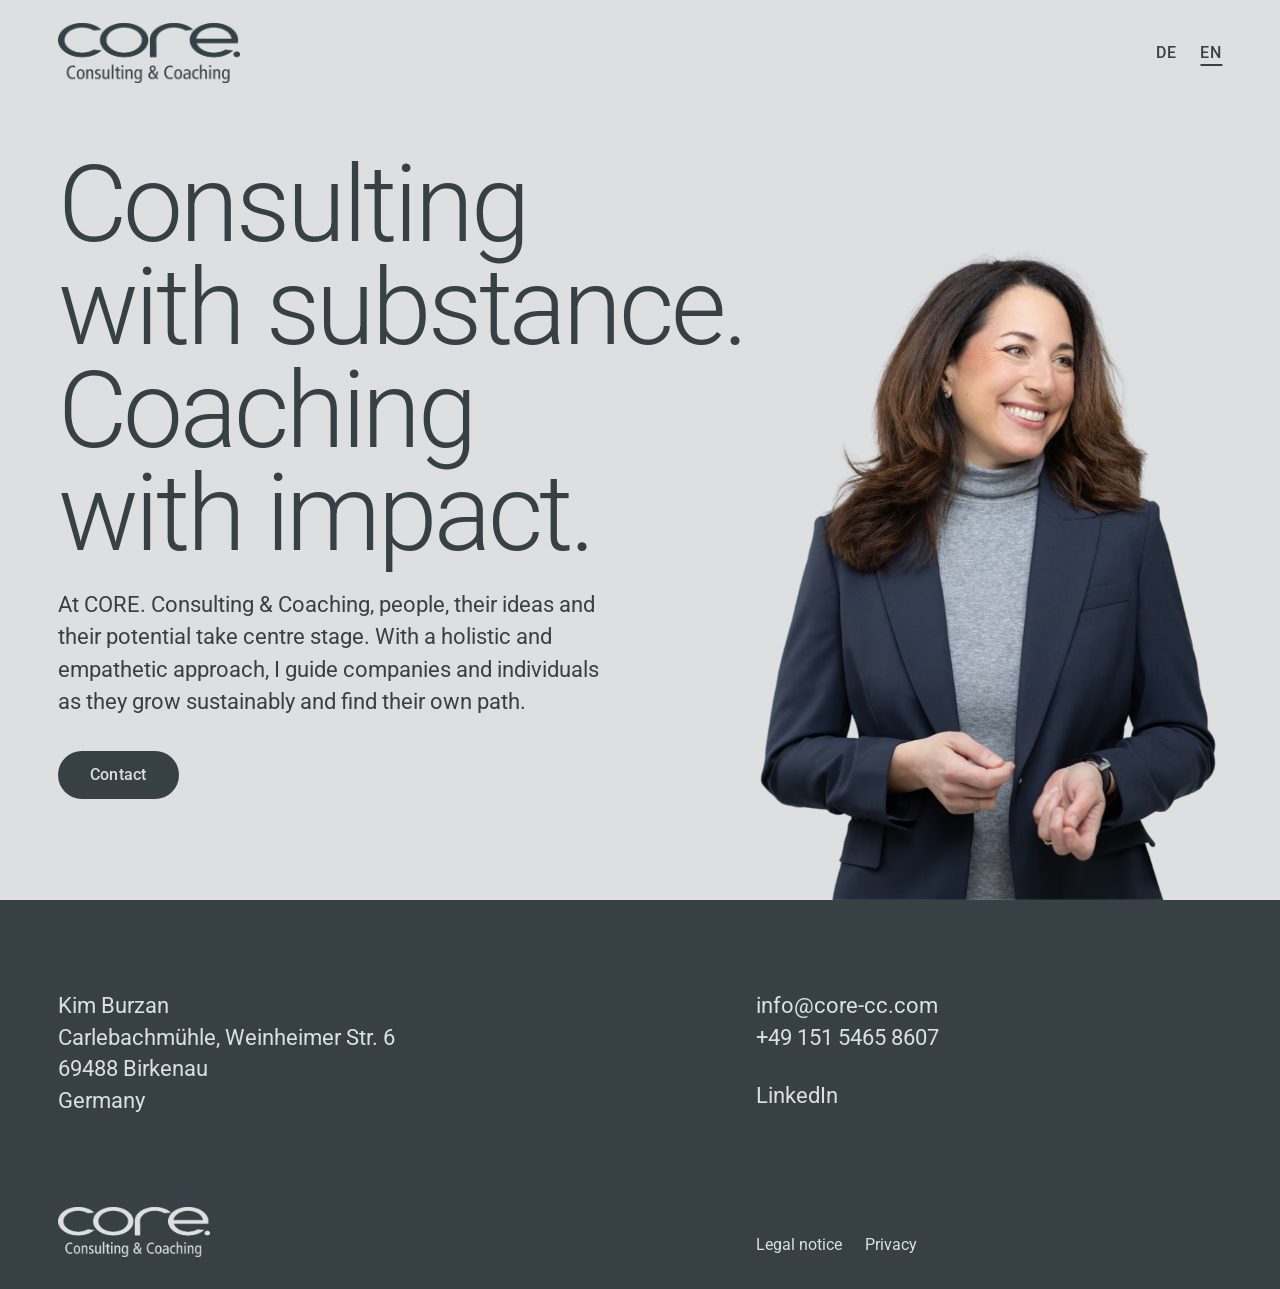
==== en/index.html @ 4d35f6c6 "Neue Website core-cc.com: One-Pager DE/EN mit Impressum und Datenschutz - Inhalte 1:1 von der bisher" ====
<!doctype html>
<html lang="en">
<head>
  <meta charset="utf-8">
  <meta name="viewport" content="width=device-width, initial-scale=1">
  <title>core-cc – Consulting &amp; Coaching</title>
  <meta name="description" content="At CORE. Consulting &amp; Coaching, people, their ideas and their potential take centre stage. Kim Burzan, Birkenau, Germany.">
  <link rel="canonical" href="https://www.core-cc.com/en">
  <link rel="alternate" hreflang="de" href="https://www.core-cc.com/">
  <link rel="alternate" hreflang="en" href="https://www.core-cc.com/en">
  <link rel="alternate" hreflang="x-default" href="https://www.core-cc.com/">
  <link rel="preload" href="/assets/fonts/roboto-latin-var.woff2" as="font" type="font/woff2" crossorigin>
  <link rel="stylesheet" href="/assets/css/style.css?v=1">
  <link rel="icon" href="/favicon.ico" sizes="48x48">
  <link rel="apple-touch-icon" href="/apple-touch-icon.png">
  <link rel="manifest" href="/site.webmanifest">
  <meta name="theme-color" content="#dddfe0">
  <meta property="og:type" content="website">
  <meta property="og:site_name" content="core. Consulting &amp; Coaching">
  <meta property="og:title" content="core-cc – Consulting &amp; Coaching">
  <meta property="og:description" content="At CORE. Consulting &amp; Coaching, people, their ideas and their potential take centre stage. Kim Burzan, Birkenau, Germany.">
  <meta property="og:url" content="https://www.core-cc.com/en">
  <meta property="og:image" content="https://www.core-cc.com/og-image-en.jpg">
  <meta property="og:image:width" content="1200">
  <meta property="og:image:height" content="630">
  <meta property="og:locale" content="en_GB">
  <meta property="og:locale:alternate" content="de_DE">
  <meta name="twitter:card" content="summary_large_image">
  <script type="application/ld+json">
  {
    "@context": "https://schema.org",
    "@type": "ProfessionalService",
    "name": "CORE. Consulting & Coaching",
    "url": "https://www.core-cc.com/en",
    "logo": "https://www.core-cc.com/assets/img/logo-core.webp",
    "image": "https://www.core-cc.com/og-image.jpg",
    "email": "info@core-cc.com",
    "telephone": "+49 151 5465 8607",
    "address": {
      "@type": "PostalAddress",
      "streetAddress": "Carlebachmühle, Weinheimer Str. 6",
      "postalCode": "69488",
      "addressLocality": "Birkenau",
      "addressCountry": "DE"
    },
    "founder": {
      "@type": "Person",
      "name": "Kim Burzan",
      "sameAs": "https://www.linkedin.com/in/kim-natascha-burzan/"
    }
  }
  </script>
</head>
<body>
  <a class="skip-link" href="#main">Skip to content</a>
  <div class="screen">
    <header class="site-header">
      <a class="site-header__logo" href="/en">
        <img src="/assets/img/logo-core.webp" width="768" height="255" alt="core. Consulting & Coaching – home">
      </a>
      <nav class="lang" aria-label="Language">
        <a href="/" hreflang="de" lang="de">DE</a>
        <a href="/en" hreflang="en" lang="en" aria-current="page">EN</a>
      </nav>
    </header>

    <main id="main" class="hero">
      <div class="hero__text">
        <h1 class="hero__claim"><span>Consulting with&nbsp;substance.</span> <span>Coaching with&nbsp;impact.</span></h1>
        <p class="hero__lead">At CORE. Consulting &amp; Coaching, people, their ideas and their potential take centre stage. With a holistic and empathetic approach, I guide companies and individuals as they grow sustainably and find their own path.</p>
        <p class="hero__cta"><a class="button" href="#contact">Contact</a></p>
      </div>
      <picture class="hero__portrait">
        <source type="image/avif" srcset="/assets/img/kim-burzan-480.avif 480w, /assets/img/kim-burzan-720.avif 720w, /assets/img/kim-burzan-960.avif 960w, /assets/img/kim-burzan-1200.avif 1200w, /assets/img/kim-burzan-1377.avif 1377w" sizes="(min-width: 100rem) 38rem, (min-width: 64rem) 40vw, 88vw">
        <source type="image/webp" srcset="/assets/img/kim-burzan-480.webp 480w, /assets/img/kim-burzan-720.webp 720w, /assets/img/kim-burzan-960.webp 960w, /assets/img/kim-burzan-1200.webp 1200w, /assets/img/kim-burzan-1377.webp 1377w" sizes="(min-width: 100rem) 38rem, (min-width: 64rem) 40vw, 88vw">
        <img src="/assets/img/kim-burzan-960.webp" width="1377" height="1920" alt="Kim Burzan" fetchpriority="high">
      </picture>
    </main>
  </div>

  <footer id="contact" class="site-footer">
    <div class="site-footer__inner">
      <h2 class="visually-hidden">Contact</h2>
      <address class="contact">
        <p class="contact__address">Kim Burzan<br>Carlebachmühle, Weinheimer Str. 6<br>69488 Birkenau<br>Germany</p>
        <p class="contact__direct"><a href="mailto:info@core-cc.com">info@core-cc.com</a><br><a href="tel:+4915154658607">+49 151 5465 8607</a></p>
        <p class="contact__social"><a href="https://www.linkedin.com/in/kim-natascha-burzan/">LinkedIn</a></p>
      </address>
      <div class="site-footer__base">
        <a class="site-footer__logo" href="/en">
          <img src="/assets/img/logo-core-light.webp" width="768" height="255" alt="core. Consulting & Coaching – home" loading="lazy">
        </a>
        <nav class="legal-nav" aria-label="Legal">
          <a href="/en/legal-notice">Legal notice</a>
          <a href="/en/privacy">Privacy</a>
        </nav>
      </div>
    </div>
  </footer>
</body>
</html>
---- assets/css/style.css ----
/* =====================================================================
   core. Consulting & Coaching
   ---------------------------------------------------------------------
   Farben   Dunkelgrau #374145 · Hellgrau #dddfe0
   Schrift  Roboto (variabel 100–900, lokal gehostet, keine Google-Abfrage)
   Skala    Faktor √2 – h1 7.993rem … small 0.707rem, xs 0.5rem
            Überschriften fluid per clamp(): Minimum bei 360 px Viewport,
            Endwert (Vorgabe) ab 1600 px Viewport.
   ===================================================================== */

@font-face {
  font-family: "Roboto";
  src: url("/assets/fonts/roboto-latin-var.woff2") format("woff2");
  font-weight: 100 900;
  font-style: normal;
  font-display: swap;
}

/* Metrik-angepasster Fallback, damit beim Laden nichts springt */
@font-face {
  font-family: "Roboto Fallback";
  src: local("Arial");
  ascent-override: 92.77%;
  descent-override: 24.41%;
  line-gap-override: 0%;
  size-adjust: 100.3%;
}

:root {
  /* Farben */
  --ink: #374145;
  --paper: #dddfe0;

  /* Typo-Skala (√2) – fluid zwischen 22.5rem (360 px) und 100rem (1600 px) */
  --fs-h1: clamp(2.986rem, 1.532rem + 6.461vw, 7.993rem);
  --fs-h2: clamp(2.488rem, 1.569rem + 4.084vw, 5.653rem);
  --fs-h3: clamp(2.074rem, 1.515rem + 2.483vw, 3.998rem);
  --fs-h4: clamp(1.728rem, 1.409rem + 1.418vw, 2.827rem);
  --fs-h5: clamp(1.44rem, 1.278rem + 0.721vw, 1.999rem);
  --fs-h6: clamp(1.2rem, 1.138rem + 0.276vw, 1.414rem);
  --fs-p: 1rem;
  --fs-small: 0.707rem;
  --fs-xs: 0.5rem;

  /* Abstände auf derselben Skala */
  --s-2: 0.5rem;
  --s-1: 0.707rem;
  --s0: 1rem;
  --s1: 1.414rem;
  --s2: 1.999rem;
  --s3: 2.827rem;
  --s4: 3.998rem;
  --s5: 5.653rem;
  --s6: 7.993rem;

  --page-pad: clamp(1rem, 4.5vw, 4.5rem);
  --max-width: 100rem;

  --font: "Roboto", "Roboto Fallback", system-ui, -apple-system, "Segoe UI", Arial, sans-serif;
  --ease: cubic-bezier(0.2, 0.7, 0.2, 1);
}

/* ---------- Basis ---------- */

*,
*::before,
*::after {
  box-sizing: border-box;
}

html {
  -webkit-text-size-adjust: 100%;
  text-size-adjust: 100%;
  scroll-behavior: smooth;
}

body {
  margin: 0;
  background: var(--paper);
  color: var(--ink);
  font-family: var(--font);
  font-size: var(--fs-p);
  font-weight: 400;
  line-height: 1.5;
  -webkit-font-smoothing: antialiased;
  -moz-osx-font-smoothing: grayscale;
}

img,
picture {
  display: block;
  max-width: 100%;
  height: auto;
}

h1, h2, h3, h4, h5, h6, p, address {
  margin: 0;
}

address {
  font-style: normal;
}

h1, h2, h3, h4, h5, h6 {
  overflow-wrap: break-word;
  text-wrap: balance;
}

p {
  text-wrap: pretty;
}

a {
  color: inherit;
  text-decoration-thickness: 1px;
  text-underline-offset: 0.22em;
}

a:hover {
  text-decoration-thickness: 2px;
}

:focus-visible {
  outline: 2px solid currentColor;
  outline-offset: 4px;
}

::selection {
  background: var(--ink);
  color: var(--paper);
}

/* ---------- Typo-Skala ---------- */

h1, .h1 { font-size: var(--fs-h1); font-weight: 300; line-height: 0.96; letter-spacing: -0.03em; }
h2, .h2 { font-size: var(--fs-h2); font-weight: 300; line-height: 1;    letter-spacing: -0.025em; }
h3, .h3 { font-size: var(--fs-h3); font-weight: 300; line-height: 1.06; letter-spacing: -0.02em; }
h4, .h4 { font-size: var(--fs-h4); font-weight: 400; line-height: 1.12; letter-spacing: -0.015em; }
h5, .h5 { font-size: var(--fs-h5); font-weight: 400; line-height: 1.25; letter-spacing: -0.01em; }
h6, .h6 { font-size: var(--fs-h6); font-weight: 400; line-height: 1.4; }
.p      { font-size: var(--fs-p); line-height: 1.5; }
small, .small { font-size: var(--fs-small); line-height: 1.5; letter-spacing: 0.01em; }
.xs     { font-size: var(--fs-xs); line-height: 1.5; }

/* ---------- Hilfsklassen ---------- */

.visually-hidden {
  position: absolute !important;
  width: 1px;
  height: 1px;
  margin: -1px;
  padding: 0;
  overflow: hidden;
  clip: rect(0 0 0 0);
  white-space: nowrap;
  border: 0;
}

.skip-link {
  position: absolute;
  top: -10rem;
  left: var(--page-pad);
  z-index: 10;
  padding: var(--s-1) var(--s0);
  background: var(--ink);
  color: var(--paper);
  text-decoration: none;
}

.skip-link:focus {
  top: var(--s-2);
}

/* ---------- Kopf ---------- */

.screen {
  display: flex;
  flex-direction: column;
  min-height: 100vh;
  min-height: 100svh;
}

.site-header {
  display: flex;
  align-items: center;
  justify-content: space-between;
  gap: var(--s1);
  width: 100%;
  max-width: var(--max-width);
  margin-inline: auto;
  padding: var(--s1) var(--page-pad);
}

.site-header__logo {
  display: block;
  width: clamp(8.75rem, 6.6rem + 6vw, 12.5rem);
}

.site-header__logo img {
  width: 100%;
}

.lang {
  display: flex;
  gap: var(--s-2);
  margin-right: calc(var(--s-2) * -1);
  font-weight: 500;
  letter-spacing: 0.06em;
}

.lang a {
  padding: var(--s-2);
  text-decoration: none;
}

.lang a:hover,
.lang a[aria-current="page"] {
  text-decoration: underline;
  text-decoration-thickness: 2px;
  text-underline-offset: 0.4em;
}

/* ---------- Startseite: Hero ---------- */

.hero {
  flex: 1;
  display: grid;
  grid-template-columns: minmax(0, 1fr);
  align-content: end;
  width: 100%;
  max-width: var(--max-width);
  margin-inline: auto;
  padding: var(--s2) var(--page-pad) 0;
  overflow: hidden;
}

/* h1-Skala wie vorgegeben; zusätzlich an die Bildschirmhöhe gekoppelt (damit
   Claim, Text und Porträt in den ersten Bildschirm passen) und unter 360 px
   an die Breite (damit „mit Substanz.“ nicht überläuft) */
.hero__claim {
  font-size: var(--fs-h1);
  font-size: min(var(--fs-h1), 13.4svh, 13vw);
  overflow-wrap: normal;
}

.hero__claim > span {
  display: block;
}

.hero__lead {
  max-width: 34rem;
  margin-top: var(--s1);
  font-size: var(--fs-h6);
  line-height: 1.5;
}

.hero__cta {
  margin-top: var(--s2);
}

.hero__portrait {
  justify-self: end;
  width: min(88%, 28rem);
  margin-top: var(--s3);
}

.hero__portrait img {
  width: 100%;
}

@media (min-width: 64rem) {
  .hero {
    grid-template-columns: minmax(0, 7fr) minmax(0, 5fr);
    column-gap: var(--s3);
    align-content: stretch;
    padding-top: 0;
  }

  .hero__text {
    align-self: center;
    padding-block: var(--s-1) var(--s4);
  }

  .hero__portrait {
    align-self: end;
    width: 100%;
    margin-top: 0;
  }

  /* Porträt füllt die Höhe des ersten Bildschirms, steht unten auf dem Kontaktband */
  .hero__portrait img {
    max-height: calc(100svh - 7.5rem);
    object-fit: contain;
    object-position: right bottom;
  }
}

/* Ein einziger, ruhiger Auftakt: Claim blendet ein, das Porträt steigt aus dem Kontaktband */
@media (prefers-reduced-motion: no-preference) {
  .hero__claim > span {
    animation: claim-in 0.9s var(--ease) both;
  }

  .hero__claim > span + span {
    animation-delay: 0.15s;
  }

  .hero__portrait img {
    animation: portrait-rise 1.2s var(--ease) both;
  }
}

@keyframes claim-in {
  from {
    opacity: 0;
    transform: translateY(0.12em);
  }
}

@keyframes portrait-rise {
  from {
    transform: translateY(6%);
  }
}

/* ---------- Button ---------- */

.button {
  display: inline-flex;
  align-items: center;
  justify-content: center;
  min-height: 3rem;
  padding: 0 var(--s2);
  border-radius: 999px;
  background: var(--ink);
  color: var(--paper);
  font-weight: 500;
  letter-spacing: 0.02em;
  text-decoration: none;
  transition: background-color 0.25s var(--ease), color 0.25s var(--ease), box-shadow 0.25s var(--ease);
}

.button:hover {
  background: transparent;
  color: var(--ink);
  box-shadow: inset 0 0 0 1.5px var(--ink);
}

/* ---------- Fuß: Kontaktband ---------- */

.site-footer {
  background: var(--ink);
  color: var(--paper);
}

.site-footer__inner {
  display: grid;
  gap: var(--s5);
  max-width: var(--max-width);
  margin-inline: auto;
  padding: var(--s4) var(--page-pad) var(--s2);
}

.contact {
  display: grid;
  gap: var(--s1);
  font-size: var(--fs-h6);
  line-height: 1.45;
}

.contact a {
  text-decoration: none;
}

.contact a:hover {
  text-decoration: underline;
}

.site-footer__base {
  display: flex;
  flex-wrap: wrap;
  align-items: flex-end;
  justify-content: space-between;
  gap: var(--s1) var(--s2);
}

/* Ab Tablet: Kontaktband im selben Raster wie der Hero (7 : 5) */
@media (min-width: 48rem) {
  .contact,
  .site-footer__base {
    display: grid;
    grid-template-columns: minmax(0, 7fr) minmax(0, 5fr);
    column-gap: var(--s3);
  }

  .contact__address {
    grid-row: span 2;
  }

  .contact__social {
    grid-column: 2;
  }

  .site-footer__base .legal-nav {
    grid-column: 2;
  }
}

@media (min-width: 64rem) {
  .site-footer__inner {
    padding-top: var(--s5);
  }
}

.site-footer__logo {
  display: block;
  width: clamp(7.5rem, 6.3rem + 4vw, 10rem);
}

.site-footer__logo img {
  width: 100%;
}

.legal-nav {
  display: flex;
  flex-wrap: wrap;
  gap: var(--s-2) var(--s1);
}

.legal-nav a {
  text-decoration: none;
}

.legal-nav a:hover,
.legal-nav a[aria-current="page"] {
  text-decoration: underline;
}

/* ---------- Rechtstexte ---------- */

.legal {
  display: grid;
  gap: var(--s3);
  width: 100%;
  max-width: var(--max-width);
  margin-inline: auto;
  padding: var(--s3) var(--page-pad) var(--s5);
}

.legal__body {
  max-width: 40rem;
  hyphens: auto;
}

.legal__body > * + * {
  margin-top: var(--s1);
}

.legal__body > h2 + * {
  margin-top: var(--s2);
}

.legal__body > h3 {
  margin-top: var(--s3);
  font-size: var(--fs-h6);
  font-weight: 500;
  line-height: 1.4;
  letter-spacing: 0;
}

.legal__body > h3 + p {
  margin-top: var(--s-2);
}

.legal__label {
  font-weight: 500;
}

.legal__body > .legal__note {
  margin-top: var(--s4);
}

@media (min-width: 64rem) {
  .legal {
    padding-top: var(--s4);
  }
}

/* Ab 1280 px: Textspalte im selben 7 : 5-Raster wie Porträt und Kontaktdaten */
@media (min-width: 80rem) {
  .legal {
    grid-template-columns: minmax(0, 7fr) minmax(0, 5fr);
    column-gap: var(--s3);
  }

  .legal__title {
    grid-column: 1 / -1;
  }

  .legal__body {
    grid-column: 2;
  }
}
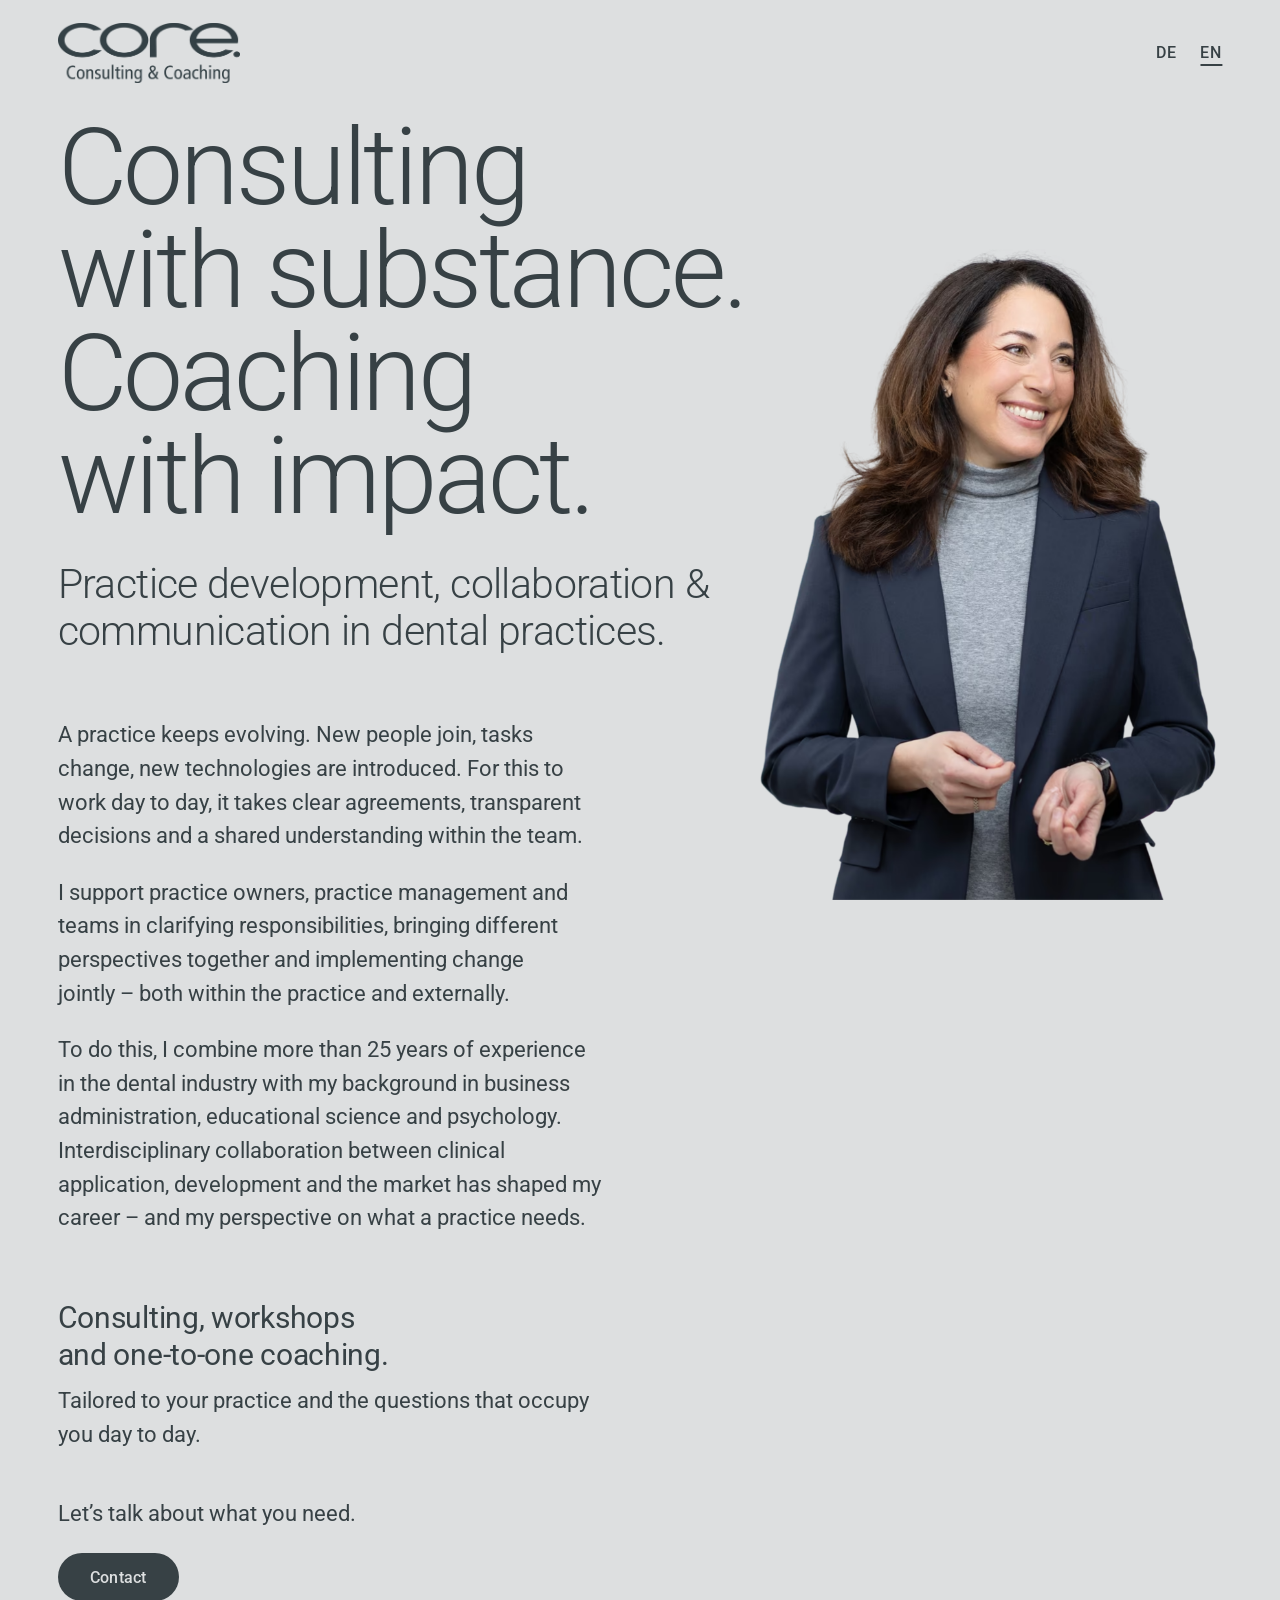
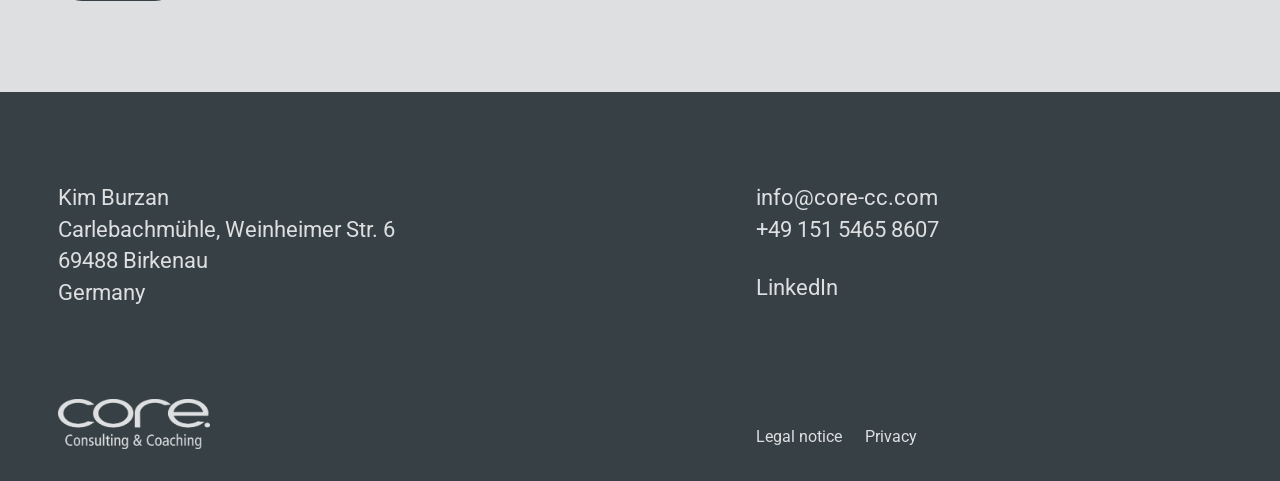
==== commit 45ab787f: "Startseite: neuer Text von Kim Burzan (Zahnarztpraxen) - Text aus der Mail „Neuer Text core-cc.com“ " ====
--- a/en/index.html
+++ b/en/index.html
@@ -4,13 +4,13 @@
   <meta charset="utf-8">
   <meta name="viewport" content="width=device-width, initial-scale=1">
   <title>core-cc – Consulting &amp; Coaching</title>
-  <meta name="description" content="At CORE. Consulting &amp; Coaching, people, their ideas and their potential take centre stage. Kim Burzan, Birkenau, Germany.">
+  <meta name="description" content="Practice development, collaboration &amp; communication in dental practices – consulting, workshops and one-to-one coaching by Kim Burzan, Birkenau, Germany.">
   <link rel="canonical" href="https://www.core-cc.com/en">
   <link rel="alternate" hreflang="de" href="https://www.core-cc.com/">
   <link rel="alternate" hreflang="en" href="https://www.core-cc.com/en">
   <link rel="alternate" hreflang="x-default" href="https://www.core-cc.com/">
   <link rel="preload" href="/assets/fonts/roboto-latin-var.woff2" as="font" type="font/woff2" crossorigin>
-  <link rel="stylesheet" href="/assets/css/style.css?v=1">
+  <link rel="stylesheet" href="/assets/css/style.css?v=2">
   <link rel="icon" href="/favicon.ico" sizes="48x48">
   <link rel="apple-touch-icon" href="/apple-touch-icon.png">
   <link rel="manifest" href="/site.webmanifest">
@@ -18,7 +18,7 @@
   <meta property="og:type" content="website">
   <meta property="og:site_name" content="core. Consulting &amp; Coaching">
   <meta property="og:title" content="core-cc – Consulting &amp; Coaching">
-  <meta property="og:description" content="At CORE. Consulting &amp; Coaching, people, their ideas and their potential take centre stage. Kim Burzan, Birkenau, Germany.">
+  <meta property="og:description" content="Practice development, collaboration &amp; communication in dental practices – consulting, workshops and one-to-one coaching by Kim Burzan, Birkenau, Germany.">
   <meta property="og:url" content="https://www.core-cc.com/en">
   <meta property="og:image" content="https://www.core-cc.com/og-image-en.jpg">
   <meta property="og:image:width" content="1200">
@@ -31,6 +31,7 @@
     "@context": "https://schema.org",
     "@type": "ProfessionalService",
     "name": "CORE. Consulting & Coaching",
+    "description": "Practice development, collaboration & communication in dental practices – consulting, workshops and one-to-one coaching.",
     "url": "https://www.core-cc.com/en",
     "logo": "https://www.core-cc.com/assets/img/logo-core.webp",
     "image": "https://www.core-cc.com/og-image.jpg",
@@ -66,9 +67,23 @@
 
     <main id="main" class="hero">
       <div class="hero__text">
-        <h1 class="hero__claim"><span>Consulting with&nbsp;substance.</span> <span>Coaching with&nbsp;impact.</span></h1>
-        <p class="hero__lead">At CORE. Consulting &amp; Coaching, people, their ideas and their potential take centre stage. With a holistic and empathetic approach, I guide companies and individuals as they grow sustainably and find their own path.</p>
-        <p class="hero__cta"><a class="button" href="#contact">Contact</a></p>
+        <hgroup>
+          <h1 class="hero__claim"><span>Consulting with&nbsp;substance.</span> <span>Coaching with&nbsp;impact.</span></h1>
+          <p class="hero__focus">Practice development, collaboration&nbsp;&amp; communication in dental practices.</p>
+        </hgroup>
+        <div class="hero__body">
+          <p>A practice keeps evolving. New people join, tasks change, new technologies are introduced. For this to work day to day, it takes clear agreements, transparent decisions and a shared understanding within the team.</p>
+          <p>I support practice owners, practice management and teams in clarifying responsibilities, bringing different perspectives together and implementing change jointly&nbsp;– both within the practice and externally.</p>
+          <p>To do this, I combine more than 25&nbsp;years of experience in the dental industry with my background in business administration, educational science and psychology. Interdisciplinary collaboration between clinical application, development and the market has shaped my career&nbsp;– and my perspective on what a practice needs.</p>
+        </div>
+        <div class="hero__offer">
+          <h2 class="hero__offer-title">Consulting, workshops and one-to-one coaching.</h2>
+          <p>Tailored to your practice and the questions that occupy you day to day.</p>
+        </div>
+        <div class="hero__cta">
+          <p>Let’s talk about what you need.</p>
+          <a class="button" href="#contact">Contact</a>
+        </div>
       </div>
       <picture class="hero__portrait">
         <source type="image/avif" srcset="/assets/img/kim-burzan-480.avif 480w, /assets/img/kim-burzan-720.avif 720w, /assets/img/kim-burzan-960.avif 960w, /assets/img/kim-burzan-1200.avif 1200w, /assets/img/kim-burzan-1377.avif 1377w" sizes="(min-width: 100rem) 38rem, (min-width: 64rem) 40vw, 88vw">
--- a/assets/css/style.css
+++ b/assets/css/style.css
@@ -71,7 +71,12 @@
 html {
   -webkit-text-size-adjust: 100%;
   text-size-adjust: 100%;
-  scroll-behavior: smooth;
+}
+
+@media (prefers-reduced-motion: no-preference) {
+  html {
+    scroll-behavior: smooth;
+  }
 }
 
 body {
@@ -231,11 +236,11 @@
   max-width: var(--max-width);
   margin-inline: auto;
   padding: var(--s2) var(--page-pad) 0;
-  overflow: hidden;
+  overflow: clip; /* clip statt hidden – sonst funktioniert das „sticky“ Porträt nicht */
 }
 
 /* h1-Skala wie vorgegeben; zusätzlich an die Bildschirmhöhe gekoppelt (damit
-   Claim, Text und Porträt in den ersten Bildschirm passen) und unter 360 px
+   Claim und Fokuszeile in den ersten Bildschirm passen) und unter 360 px
    an die Breite (damit „mit Substanz.“ nicht überläuft) */
 .hero__claim {
   font-size: var(--fs-h1);
@@ -247,15 +252,53 @@
   display: block;
 }
 
-.hero__lead {
+/* Fokus: Zielgruppe direkt unter dem Claim */
+.hero__focus {
+  max-width: 17em;
+  margin-top: var(--s2);
+  font-size: var(--fs-h4);
+  font-weight: 300;
+  line-height: 1.15;
+  letter-spacing: -0.015em;
+  text-wrap: balance;
+}
+
+/* Fließtext der Startseite in h6-Größe, damit er neben dem großen Claim trägt */
+.hero__body,
+.hero__offer,
+.hero__cta {
   max-width: 34rem;
+  font-size: var(--fs-h6);
+  line-height: 1.55;
+}
+
+.hero__body {
+  margin-top: var(--s4);
+  hyphens: auto;
+}
+
+.hero__body p + p {
   margin-top: var(--s1);
-  font-size: var(--fs-h6);
-  line-height: 1.5;
+}
+
+.hero__offer {
+  margin-top: var(--s4);
+}
+
+.hero__offer-title {
+  margin-bottom: var(--s-1);
+  font-size: var(--fs-h5);
+  font-weight: 400;
+  line-height: 1.25;
+  letter-spacing: -0.01em;
 }
 
 .hero__cta {
-  margin-top: var(--s2);
+  margin-top: var(--s3);
+}
+
+.hero__cta .button {
+  margin-top: var(--s1);
 }
 
 .hero__portrait {
@@ -277,17 +320,20 @@
   }
 
   .hero__text {
-    align-self: center;
-    padding-block: var(--s-1) var(--s4);
-  }
-
+    align-self: start;
+    padding-block: var(--s-1) var(--s5);
+  }
+
+  /* Porträt bleibt beim Lesen unten im Bild stehen und landet am Ende
+     des Textes auf dem Kontaktband */
   .hero__portrait {
+    position: sticky;
+    bottom: 0;
     align-self: end;
     width: 100%;
     margin-top: 0;
   }
 
-  /* Porträt füllt die Höhe des ersten Bildschirms, steht unten auf dem Kontaktband */
   .hero__portrait img {
     max-height: calc(100svh - 7.5rem);
     object-fit: contain;
@@ -334,7 +380,9 @@
   border-radius: 999px;
   background: var(--ink);
   color: var(--paper);
+  font-size: var(--fs-p);
   font-weight: 500;
+  line-height: 1.2;
   letter-spacing: 0.02em;
   text-decoration: none;
   transition: background-color 0.25s var(--ease), color 0.25s var(--ease), box-shadow 0.25s var(--ease);
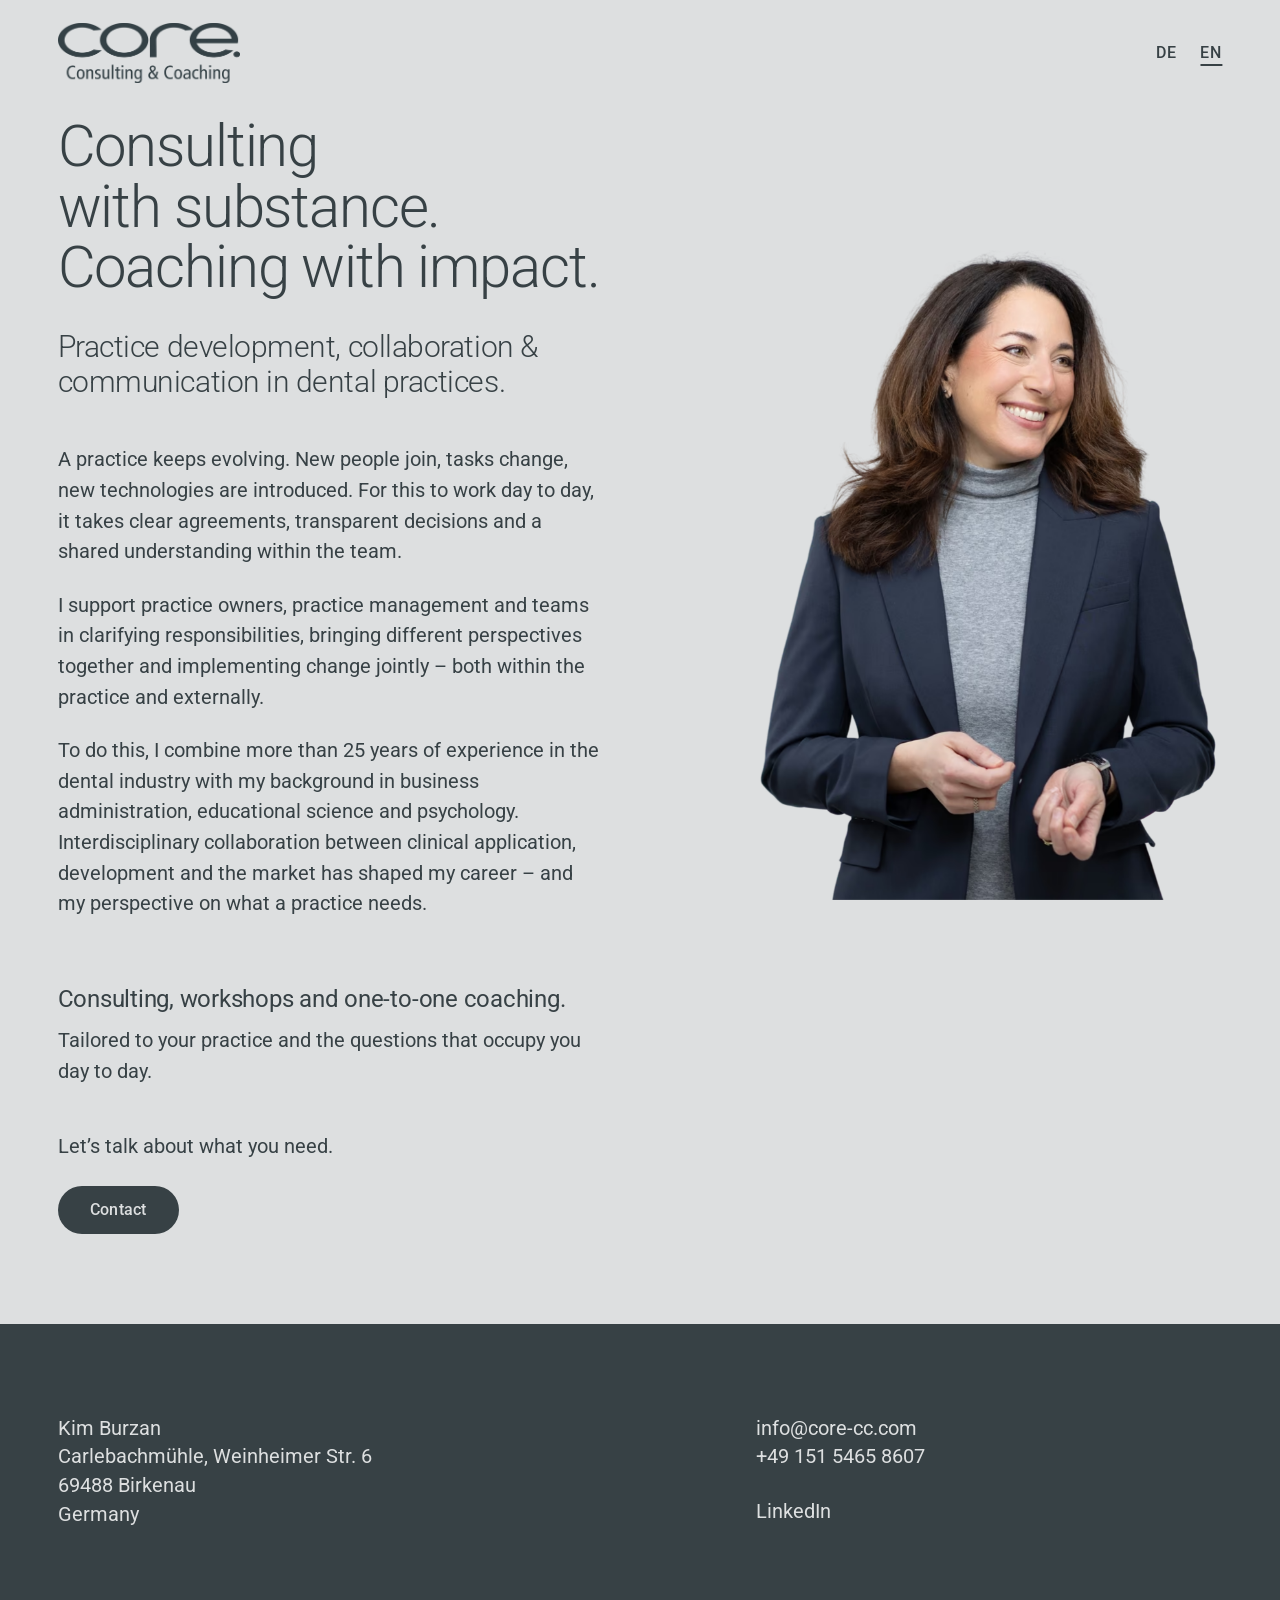
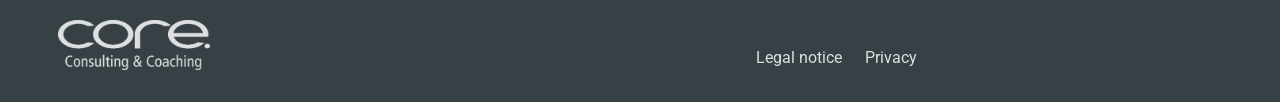
==== commit a84d8793: "Typo-Skala auf Major Third, Überschrift „Datenschutzerklärung“/„Privacy policy“ entfernt - Schriftgr" ====
--- a/en/index.html
+++ b/en/index.html
@@ -5,12 +5,12 @@
   <meta name="viewport" content="width=device-width, initial-scale=1">
   <title>core-cc – Consulting &amp; Coaching</title>
   <meta name="description" content="Practice development, collaboration &amp; communication in dental practices – consulting, workshops and one-to-one coaching by Kim Burzan, Birkenau, Germany.">
-  <link rel="canonical" href="https://www.core-cc.com/en">
+  <link rel="canonical" href="https://www.core-cc.com/en/">
   <link rel="alternate" hreflang="de" href="https://www.core-cc.com/">
-  <link rel="alternate" hreflang="en" href="https://www.core-cc.com/en">
+  <link rel="alternate" hreflang="en" href="https://www.core-cc.com/en/">
   <link rel="alternate" hreflang="x-default" href="https://www.core-cc.com/">
   <link rel="preload" href="/assets/fonts/roboto-latin-var.woff2" as="font" type="font/woff2" crossorigin>
-  <link rel="stylesheet" href="/assets/css/style.css?v=2">
+  <link rel="stylesheet" href="/assets/css/style.css?v=3">
   <link rel="icon" href="/favicon.ico" sizes="48x48">
   <link rel="apple-touch-icon" href="/apple-touch-icon.png">
   <link rel="manifest" href="/site.webmanifest">
@@ -19,7 +19,7 @@
   <meta property="og:site_name" content="core. Consulting &amp; Coaching">
   <meta property="og:title" content="core-cc – Consulting &amp; Coaching">
   <meta property="og:description" content="Practice development, collaboration &amp; communication in dental practices – consulting, workshops and one-to-one coaching by Kim Burzan, Birkenau, Germany.">
-  <meta property="og:url" content="https://www.core-cc.com/en">
+  <meta property="og:url" content="https://www.core-cc.com/en/">
   <meta property="og:image" content="https://www.core-cc.com/og-image-en.jpg">
   <meta property="og:image:width" content="1200">
   <meta property="og:image:height" content="630">
@@ -32,7 +32,7 @@
     "@type": "ProfessionalService",
     "name": "CORE. Consulting & Coaching",
     "description": "Practice development, collaboration & communication in dental practices – consulting, workshops and one-to-one coaching.",
-    "url": "https://www.core-cc.com/en",
+    "url": "https://www.core-cc.com/en/",
     "logo": "https://www.core-cc.com/assets/img/logo-core.webp",
     "image": "https://www.core-cc.com/og-image.jpg",
     "email": "info@core-cc.com",
@@ -56,12 +56,12 @@
   <a class="skip-link" href="#main">Skip to content</a>
   <div class="screen">
     <header class="site-header">
-      <a class="site-header__logo" href="/en">
+      <a class="site-header__logo" href="/en/">
         <img src="/assets/img/logo-core.webp" width="768" height="255" alt="core. Consulting & Coaching – home">
       </a>
       <nav class="lang" aria-label="Language">
         <a href="/" hreflang="de" lang="de">DE</a>
-        <a href="/en" hreflang="en" lang="en" aria-current="page">EN</a>
+        <a href="/en/" hreflang="en" lang="en" aria-current="page">EN</a>
       </nav>
     </header>
 
@@ -102,12 +102,12 @@
         <p class="contact__social"><a href="https://www.linkedin.com/in/kim-natascha-burzan/">LinkedIn</a></p>
       </address>
       <div class="site-footer__base">
-        <a class="site-footer__logo" href="/en">
+        <a class="site-footer__logo" href="/en/">
           <img src="/assets/img/logo-core-light.webp" width="768" height="255" alt="core. Consulting & Coaching – home" loading="lazy">
         </a>
         <nav class="legal-nav" aria-label="Legal">
-          <a href="/en/legal-notice">Legal notice</a>
-          <a href="/en/privacy">Privacy</a>
+          <a href="/en/legal-notice.html">Legal notice</a>
+          <a href="/en/privacy.html">Privacy</a>
         </nav>
       </div>
     </div>
--- a/assets/css/style.css
+++ b/assets/css/style.css
@@ -3,9 +3,9 @@
    ---------------------------------------------------------------------
    Farben   Dunkelgrau #374145 · Hellgrau #dddfe0
    Schrift  Roboto (variabel 100–900, lokal gehostet, keine Google-Abfrage)
-   Skala    Faktor √2 – h1 7.993rem … small 0.707rem, xs 0.5rem
-            Überschriften fluid per clamp(): Minimum bei 360 px Viewport,
-            Endwert (Vorgabe) ab 1600 px Viewport.
+   Skala    Major Third (1.25) – h1 3.815rem … small 0.8rem, xs 0.64rem
+            Überschriften fluid per clamp(): Minimum bei 360 px Viewport
+            (Minor Third 1.2), Endwert (Vorgabe) ab 1600 px Viewport.
    ===================================================================== */
 
 @font-face {
@@ -31,18 +31,18 @@
   --ink: #374145;
   --paper: #dddfe0;
 
-  /* Typo-Skala (√2) – fluid zwischen 22.5rem (360 px) und 100rem (1600 px) */
-  --fs-h1: clamp(2.986rem, 1.532rem + 6.461vw, 7.993rem);
-  --fs-h2: clamp(2.488rem, 1.569rem + 4.084vw, 5.653rem);
-  --fs-h3: clamp(2.074rem, 1.515rem + 2.483vw, 3.998rem);
-  --fs-h4: clamp(1.728rem, 1.409rem + 1.418vw, 2.827rem);
-  --fs-h5: clamp(1.44rem, 1.278rem + 0.721vw, 1.999rem);
-  --fs-h6: clamp(1.2rem, 1.138rem + 0.276vw, 1.414rem);
+  /* Typo-Skala Major Third (1.25) – fluid zwischen 22.5rem (360 px) und 100rem (1600 px) */
+  --fs-h1: clamp(2.986rem, 2.745rem + 1.070vw, 3.815rem);
+  --fs-h2: clamp(2.488rem, 2.324rem + 0.728vw, 3.052rem);
+  --fs-h3: clamp(2.074rem, 1.967rem + 0.474vw, 2.441rem);
+  --fs-h4: clamp(1.728rem, 1.663rem + 0.290vw, 1.953rem);
+  --fs-h5: clamp(1.44rem, 1.404rem + 0.159vw, 1.563rem);
+  --fs-h6: clamp(1.2rem, 1.185rem + 0.065vw, 1.25rem);
   --fs-p: 1rem;
-  --fs-small: 0.707rem;
-  --fs-xs: 0.5rem;
-
-  /* Abstände auf derselben Skala */
+  --fs-small: 0.8rem;
+  --fs-xs: 0.64rem;
+
+  /* Abstände (Skala √2) */
   --s-2: 0.5rem;
   --s-1: 0.707rem;
   --s0: 1rem;
@@ -137,12 +137,12 @@
 
 /* ---------- Typo-Skala ---------- */
 
-h1, .h1 { font-size: var(--fs-h1); font-weight: 300; line-height: 0.96; letter-spacing: -0.03em; }
-h2, .h2 { font-size: var(--fs-h2); font-weight: 300; line-height: 1;    letter-spacing: -0.025em; }
-h3, .h3 { font-size: var(--fs-h3); font-weight: 300; line-height: 1.06; letter-spacing: -0.02em; }
-h4, .h4 { font-size: var(--fs-h4); font-weight: 400; line-height: 1.12; letter-spacing: -0.015em; }
-h5, .h5 { font-size: var(--fs-h5); font-weight: 400; line-height: 1.25; letter-spacing: -0.01em; }
-h6, .h6 { font-size: var(--fs-h6); font-weight: 400; line-height: 1.4; }
+h1, .h1 { font-size: var(--fs-h1); font-weight: 300; line-height: 1.05; letter-spacing: -0.02em; }
+h2, .h2 { font-size: var(--fs-h2); font-weight: 300; line-height: 1.1;  letter-spacing: -0.015em; }
+h3, .h3 { font-size: var(--fs-h3); font-weight: 300; line-height: 1.15; letter-spacing: -0.01em; }
+h4, .h4 { font-size: var(--fs-h4); font-weight: 400; line-height: 1.2;  letter-spacing: -0.01em; }
+h5, .h5 { font-size: var(--fs-h5); font-weight: 400; line-height: 1.3; }
+h6, .h6 { font-size: var(--fs-h6); font-weight: 400; line-height: 1.45; }
 .p      { font-size: var(--fs-p); line-height: 1.5; }
 small, .small { font-size: var(--fs-small); line-height: 1.5; letter-spacing: 0.01em; }
 .xs     { font-size: var(--fs-xs); line-height: 1.5; }
@@ -239,12 +239,11 @@
   overflow: clip; /* clip statt hidden – sonst funktioniert das „sticky“ Porträt nicht */
 }
 
-/* h1-Skala wie vorgegeben; zusätzlich an die Bildschirmhöhe gekoppelt (damit
-   Claim und Fokuszeile in den ersten Bildschirm passen) und unter 360 px
-   an die Breite (damit „mit Substanz.“ nicht überläuft) */
+/* h1-Skala wie vorgegeben; unter 360 px zusätzlich an die Breite gekoppelt,
+   damit „with substance.“ nicht überläuft */
 .hero__claim {
   font-size: var(--fs-h1);
-  font-size: min(var(--fs-h1), 13.4svh, 13vw);
+  font-size: min(var(--fs-h1), 13vw);
   overflow-wrap: normal;
 }
 
@@ -273,7 +272,7 @@
 }
 
 .hero__body {
-  margin-top: var(--s4);
+  margin-top: var(--s3);
   hyphens: auto;
 }
 
@@ -504,11 +503,8 @@
   margin-top: var(--s1);
 }
 
-.legal__body > h2 + * {
-  margin-top: var(--s2);
-}
-
-.legal__body > h3 {
+/* Nummerierte Abschnitte der Rechtstexte */
+.legal__body > h2 {
   margin-top: var(--s3);
   font-size: var(--fs-h6);
   font-weight: 500;
@@ -516,7 +512,7 @@
   letter-spacing: 0;
 }
 
-.legal__body > h3 + p {
+.legal__body > h2 + p {
   margin-top: var(--s-2);
 }
 
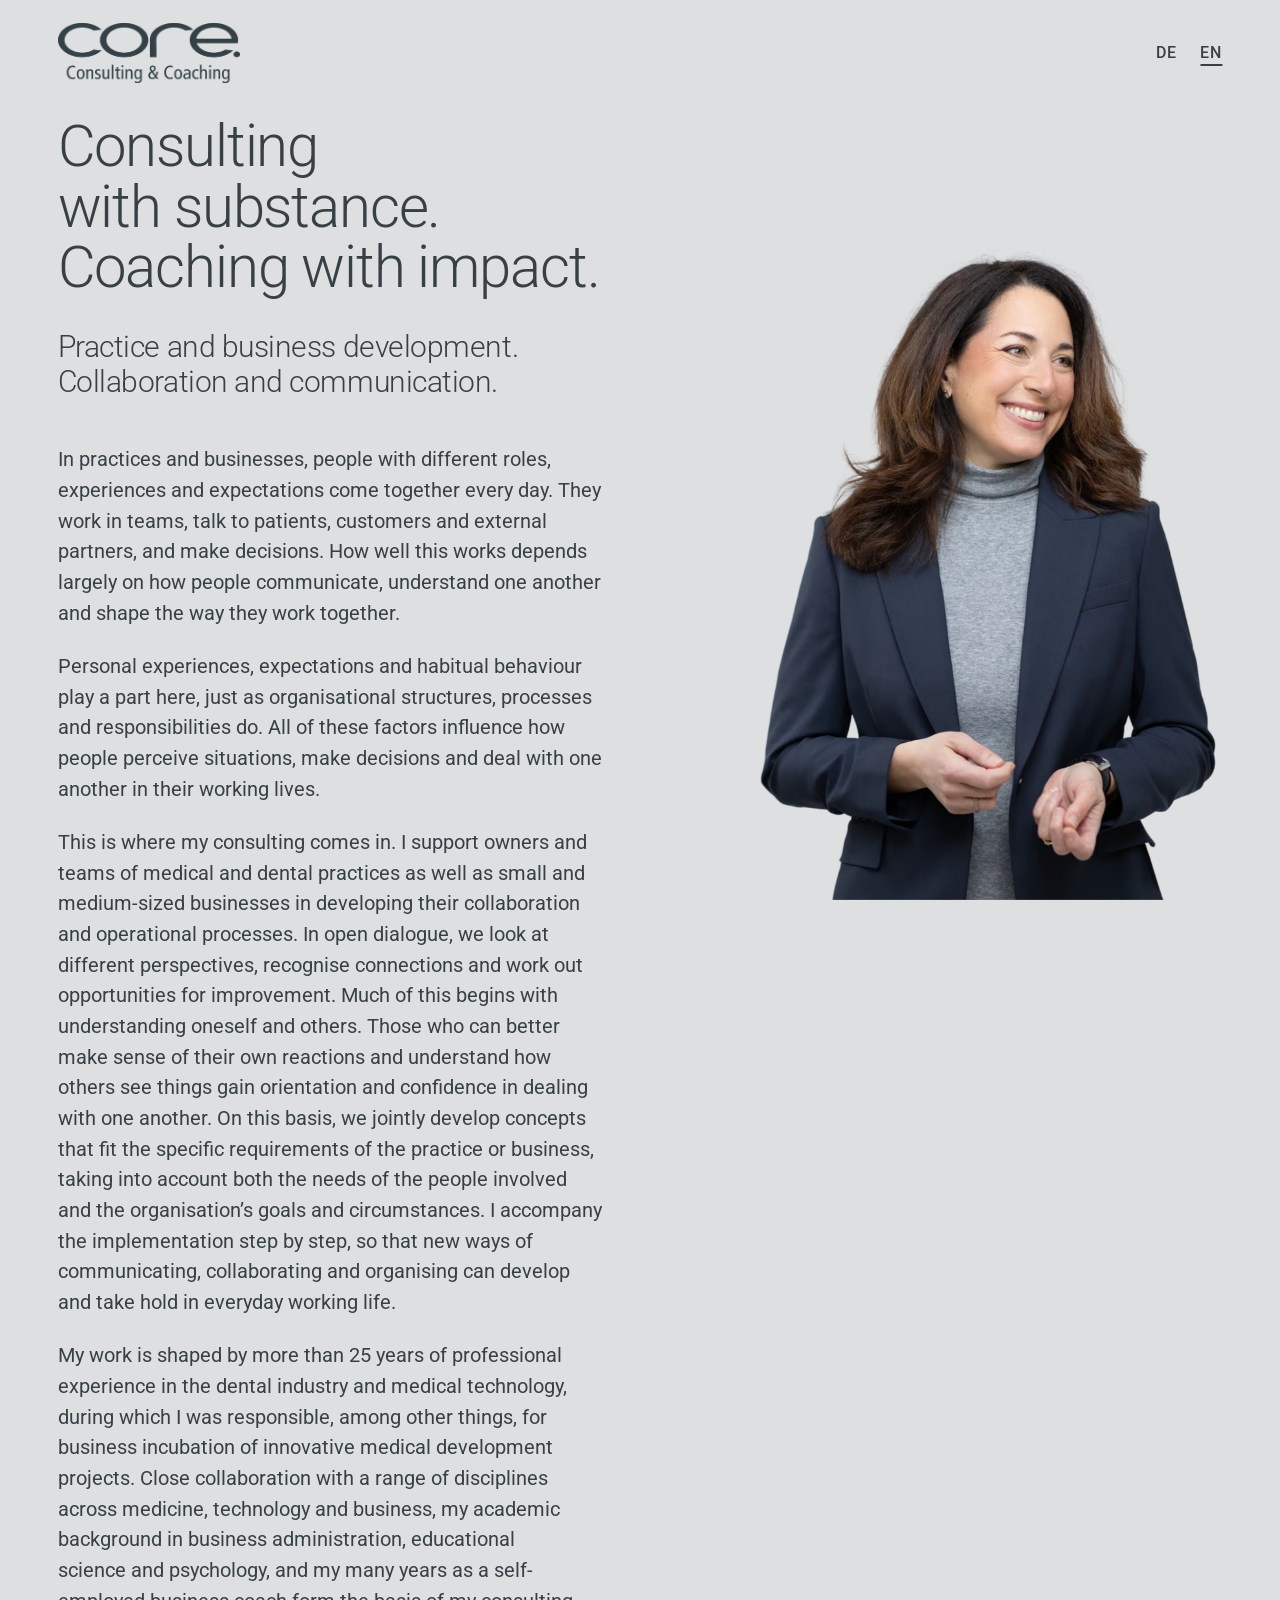
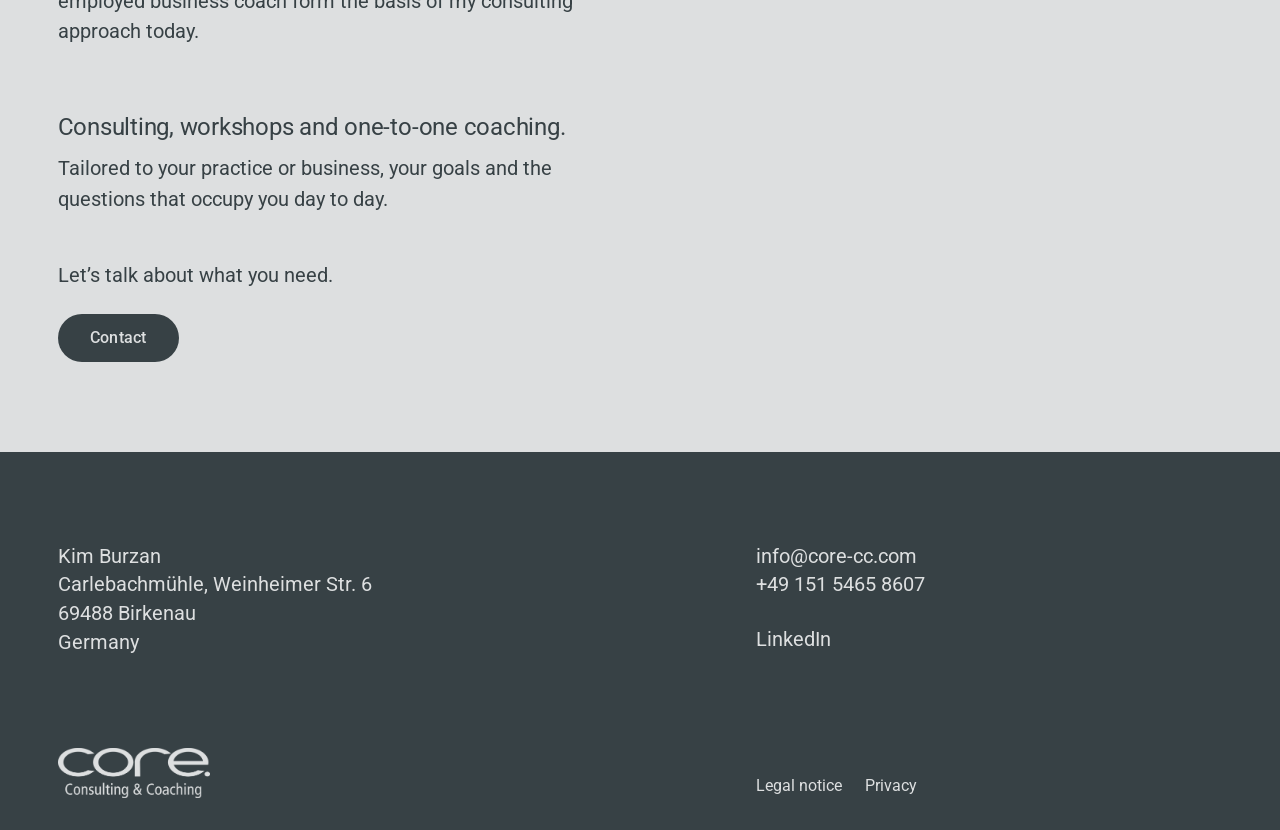
==== commit 80ec4cce: "Startseite: neue Texte aus Kims Word-Datei (20.11.) Fokus jetzt Praxis- und Unternehmensentwicklung," ====
--- a/en/index.html
+++ b/en/index.html
@@ -4,13 +4,13 @@
   <meta charset="utf-8">
   <meta name="viewport" content="width=device-width, initial-scale=1">
   <title>core-cc – Consulting &amp; Coaching</title>
-  <meta name="description" content="Practice development, collaboration &amp; communication in dental practices – consulting, workshops and one-to-one coaching by Kim Burzan, Birkenau, Germany.">
+  <meta name="description" content="Consulting, workshops and one-to-one coaching for practices and businesses: practice and business development, collaboration and communication. Kim Burzan, Birkenau, Germany.">
   <link rel="canonical" href="https://www.core-cc.com/en/">
   <link rel="alternate" hreflang="de" href="https://www.core-cc.com/">
   <link rel="alternate" hreflang="en" href="https://www.core-cc.com/en/">
   <link rel="alternate" hreflang="x-default" href="https://www.core-cc.com/">
   <link rel="preload" href="/assets/fonts/roboto-latin-var.woff2" as="font" type="font/woff2" crossorigin>
-  <link rel="stylesheet" href="/assets/css/style.css?v=3">
+  <link rel="stylesheet" href="/assets/css/style.css?v=7">
   <link rel="icon" href="/favicon.ico" sizes="48x48">
   <link rel="apple-touch-icon" href="/apple-touch-icon.png">
   <link rel="manifest" href="/site.webmanifest">
@@ -18,7 +18,7 @@
   <meta property="og:type" content="website">
   <meta property="og:site_name" content="core. Consulting &amp; Coaching">
   <meta property="og:title" content="core-cc – Consulting &amp; Coaching">
-  <meta property="og:description" content="Practice development, collaboration &amp; communication in dental practices – consulting, workshops and one-to-one coaching by Kim Burzan, Birkenau, Germany.">
+  <meta property="og:description" content="Consulting, workshops and one-to-one coaching for practices and businesses: practice and business development, collaboration and communication. Kim Burzan, Birkenau, Germany.">
   <meta property="og:url" content="https://www.core-cc.com/en/">
   <meta property="og:image" content="https://www.core-cc.com/og-image-en.jpg">
   <meta property="og:image:width" content="1200">
@@ -31,7 +31,7 @@
     "@context": "https://schema.org",
     "@type": "ProfessionalService",
     "name": "CORE. Consulting & Coaching",
-    "description": "Practice development, collaboration & communication in dental practices – consulting, workshops and one-to-one coaching.",
+    "description": "Practice and business development, collaboration and communication – consulting, workshops and one-to-one coaching for medical and dental practices and small and medium-sized businesses.",
     "url": "https://www.core-cc.com/en/",
     "logo": "https://www.core-cc.com/assets/img/logo-core.webp",
     "image": "https://www.core-cc.com/og-image.jpg",
@@ -69,16 +69,17 @@
       <div class="hero__text">
         <hgroup>
           <h1 class="hero__claim"><span>Consulting with&nbsp;substance.</span> <span>Coaching with&nbsp;impact.</span></h1>
-          <p class="hero__focus">Practice development, collaboration&nbsp;&amp; communication in dental practices.</p>
+          <p class="hero__focus"><span>Practice and business development.</span> <span>Collaboration and communication.</span></p>
         </hgroup>
         <div class="hero__body">
-          <p>A practice keeps evolving. New people join, tasks change, new technologies are introduced. For this to work day to day, it takes clear agreements, transparent decisions and a shared understanding within the team.</p>
-          <p>I support practice owners, practice management and teams in clarifying responsibilities, bringing different perspectives together and implementing change jointly&nbsp;– both within the practice and externally.</p>
-          <p>To do this, I combine more than 25&nbsp;years of experience in the dental industry with my background in business administration, educational science and psychology. Interdisciplinary collaboration between clinical application, development and the market has shaped my career&nbsp;– and my perspective on what a practice needs.</p>
+          <p>In practices and businesses, people with different roles, experiences and expectations come together every day. They work in teams, talk to patients, customers and external partners, and make decisions. How well this works depends largely on how people communicate, understand one another and shape the way they work together.</p>
+          <p>Personal experiences, expectations and habitual behaviour play a part here, just as organisational structures, processes and responsibilities do. All of these factors influence how people perceive situations, make decisions and deal with one another in their working lives.</p>
+          <p>This is where my consulting comes in. I support owners and teams of medical and dental practices as well as small and medium-sized businesses in developing their collaboration and operational processes. In open dialogue, we look at different perspectives, recognise connections and work out opportunities for improvement. Much of this begins with understanding oneself and others. Those who can better make sense of their own reactions and understand how others see things gain orientation and confidence in dealing with one another. On this basis, we jointly develop concepts that fit the specific requirements of the practice or business, taking into account both the needs of the people involved and the organisation’s goals and circumstances. I accompany the implementation step by step, so that new ways of communicating, collaborating and organising can develop and take hold in everyday working life.</p>
+          <p>My work is shaped by more than 25&nbsp;years of professional experience in the dental industry and medical technology, during which I was responsible, among other things, for business incubation of innovative medical development projects. Close collaboration with a range of disciplines across medicine, technology and business, my academic background in business administration, educational science and psychology, and my many years as a self-employed business coach form the basis of my consulting approach today.</p>
         </div>
         <div class="hero__offer">
           <h2 class="hero__offer-title">Consulting, workshops and one-to-one coaching.</h2>
-          <p>Tailored to your practice and the questions that occupy you day to day.</p>
+          <p>Tailored to your practice or business, your goals and the questions that occupy you day to day.</p>
         </div>
         <div class="hero__cta">
           <p>Let’s talk about what you need.</p>
--- a/assets/css/style.css
+++ b/assets/css/style.css
@@ -260,6 +260,11 @@
   line-height: 1.15;
   letter-spacing: -0.015em;
   text-wrap: balance;
+}
+
+/* Jeder Satz der Fokuszeile beginnt auf einer eigenen Zeile */
+.hero__focus > span {
+  display: block;
 }
 
 /* Fließtext der Startseite in h6-Größe, damit er neben dem großen Claim trägt */
@@ -516,6 +521,28 @@
   margin-top: var(--s-2);
 }
 
+/* Unterpunkte in Rechtstexten (z. B. Server-Logfiles, Widerspruchsrecht) */
+.legal__body > h3 {
+  margin-top: var(--s1);
+  font-size: var(--fs-p);
+  font-weight: 500;
+  line-height: 1.5;
+  letter-spacing: 0;
+}
+
+.legal__body > h3 + p {
+  margin-top: 0;
+}
+
+.legal__body ul {
+  margin-bottom: 0;
+  padding-left: 1.25em;
+}
+
+.legal__body > p + ul {
+  margin-top: var(--s-2);
+}
+
 .legal__label {
   font-weight: 500;
 }
@@ -545,3 +572,210 @@
     grid-column: 2;
   }
 }
+
+/* ---------- Grafitecture-Feld (Impressum, Datenschutz) ----------
+   Unverändert aus grafitecture/lannee_webseite, kit/grafitecture-credit/
+   grafitecture-credit.css (Kopie unter kit/grafitecture-credit/). Eigene
+   Farben und Größe des Feldes: bewusste Ausnahme von --ink/--paper, hier
+   nichts anpassen – Änderungen nur im Kit. */
+
+/*
+ * Grafitecture-Feld · Kit v1.2 (31.10.2026)
+ * ------------------------------------------------------------------------
+ * Ein Feld in Grafitecture-Lime #dafd55 mit Logo, Slogan „Marken mit KI.“ und
+ * Link auf https://www.grafitecture.de/ (neues Fenster). Für jede Website, die
+ * Grafitecture entworfen hat, technisch betreut und weiterentwickelt.
+ * Platz: immer ganz unten in Impressum und Datenschutz.
+ *
+ * Farben nach den Regeln von grafitecture.de: Fläche Lime #dafd55 im vollen Ton,
+ * Schrift und Logo #435960 (6,4 : 1), Linien auf der Fläche weiß, beim Darüber-
+ * fahren werden Logo und Link weiß. Eckig, nichts unterlegt.
+ *
+ * Bewusst unabhängig von der Website, in der das Feld steht: eigene Farben, eigene
+ * Abstände (Container-Einheiten, das Feld richtet sich nach seiner eigenen Breite),
+ * Selektoren mit zwei Klassen, damit Regeln wie `.legal p + p` nicht durchschlagen.
+ * Schrift: die Textschrift der Website (`--gt-credit-font` zum Überschreiben).
+ * Kein Skript, kein Inline-Style, keine externen Requests (CSP `'self'` genügt).
+ *
+ * Stellschrauben (optional, auf .gt-credit oder einem Elternelement setzen):
+ *   --gt-credit-font   Schrift            (Standard: geerbt)
+ *   --gt-credit-space  Abstand nach oben  (Standard: 4rem)
+ *   --gt-credit-max    größte Breite      (Standard: 25.2rem = 403 px; v1.2, vorher 36rem, davor volle Spaltenbreite)
+ */
+
+.gt-credit {
+  --gt-lime: #dafd55;
+  --gt-ink: #435960;
+  --gt-white: #fff;
+  container-type: inline-size;
+  position: relative;
+  display: block;
+  box-sizing: border-box;
+  max-width: var(--gt-credit-max, 25.2rem);
+  margin: var(--gt-credit-space, 4rem) 0 0;
+  padding: 0;
+  border: 0;
+  border-radius: 0;
+  background: var(--gt-lime);
+  color: var(--gt-ink);
+  font-family: var(--gt-credit-font, inherit);
+  font-size: 1rem;
+  font-style: normal;
+  font-weight: 400;
+  line-height: 1.4;
+  letter-spacing: 0;
+  text-align: left;
+  text-transform: none;
+  -webkit-print-color-adjust: exact;
+  print-color-adjust: exact;
+}
+
+.gt-credit .gt-credit__in {
+  padding: 1.5rem;
+  padding: clamp(1.25rem, 5.5cqi, 3rem);
+}
+
+.gt-credit .gt-credit__by,
+.gt-credit .gt-credit__claim,
+.gt-credit .gt-credit__go {
+  max-width: none;
+  margin: 0;
+  padding: 0;
+  color: inherit;
+  font: inherit;
+  letter-spacing: inherit;
+  text-transform: none;
+}
+
+/* „Entworfen, technisch betreut und weiterentwickelt von“ + Logo: ein Satz */
+.gt-credit .gt-credit__lead {
+  display: block;
+  font-size: 0.9375rem;
+  font-size: clamp(0.8125rem, 2.1cqi, 1.0625rem);
+  line-height: 1.35;
+  text-wrap: balance;
+}
+.gt-credit .gt-credit__logo {
+  display: block;
+  margin-top: 0.875rem;
+  margin-top: clamp(0.625rem, 2.4cqi, 1.25rem);
+  color: var(--gt-ink);
+}
+.gt-credit .gt-credit__logo svg {
+  display: block;
+  width: auto;
+  max-width: 100%;
+  height: 2.75rem;
+  height: clamp(1.75rem, 8cqi, 3.75rem);
+  fill: currentColor;
+}
+
+/* Linie (weiß auf Lime), darunter Slogan und Link */
+.gt-credit .gt-credit__foot {
+  display: flex;
+  flex-wrap: wrap;
+  align-items: flex-end;
+  justify-content: space-between;
+  gap: 0.75rem 2rem;
+  margin-top: 2rem;
+  margin-top: clamp(1.5rem, 6cqi, 3rem);
+  padding-top: 0.875rem;
+  padding-top: clamp(0.75rem, 2cqi, 1.125rem);
+  border-top: 1px solid var(--gt-white);
+}
+.gt-credit .gt-credit__claim {
+  font-size: 1.75rem;
+  font-size: clamp(1.25rem, 4.6cqi, 2.618rem);
+  font-weight: 500;
+  line-height: 1.02;
+  letter-spacing: -0.015em;
+}
+.gt-credit .gt-credit__go {
+  font-size: 0.9375rem;
+  font-size: clamp(0.875rem, 2.1cqi, 1.0625rem);
+  font-weight: 500;
+  line-height: 1.2;
+}
+
+.gt-credit .gt-credit__link {
+  display: inline-flex;
+  align-items: center;
+  gap: 0.6em;
+  min-height: 44px;
+  margin: 0;
+  padding: 0;
+  border: 0;
+  background: none;
+  box-shadow: none;
+  color: var(--gt-ink);
+  font: inherit;
+  text-decoration: none;
+  outline: none;
+}
+/* das ganze Feld ist klickbar, ein einziger Link */
+.gt-credit .gt-credit__link::after {
+  content: "";
+  position: absolute;
+  inset: 0;
+}
+.gt-credit .gt-credit__link:focus-visible::after {
+  outline: 2px solid var(--gt-ink);
+  outline-offset: -6px;
+}
+.gt-credit .gt-credit__arrow {
+  display: block;
+  flex: none;
+  width: 1.375em;
+  height: auto;
+  stroke: currentColor;
+}
+
+.gt-credit .gt-credit__sr {
+  position: absolute;
+  width: 1px;
+  height: 1px;
+  margin: -1px;
+  padding: 0;
+  overflow: hidden;
+  clip: rect(0 0 0 0);
+  white-space: nowrap;
+  border: 0;
+}
+
+/* Mouse-over wie auf den Lime-Flächen von grafitecture.de: Logo und Link werden weiß */
+@media (hover: hover) {
+  .gt-credit .gt-credit__logo,
+  .gt-credit .gt-credit__link {
+    transition: color 0.2s ease;
+  }
+  .gt-credit .gt-credit__arrow {
+    transition: transform 0.2s ease;
+  }
+  .gt-credit:hover .gt-credit__logo,
+  .gt-credit:hover .gt-credit__link {
+    color: var(--gt-white);
+  }
+  .gt-credit:hover .gt-credit__arrow {
+    transform: translateX(4px);
+  }
+}
+@media (prefers-reduced-motion: reduce) {
+  .gt-credit .gt-credit__logo,
+  .gt-credit .gt-credit__link,
+  .gt-credit .gt-credit__arrow {
+    transition: none;
+  }
+  .gt-credit:hover .gt-credit__arrow {
+    transform: none;
+  }
+}
+
+/* Hoher Kontrast (Windows): Rahmen statt Fläche */
+@media (forced-colors: active) {
+  .gt-credit {
+    border: 1px solid CanvasText;
+  }
+  .gt-credit .gt-credit__foot {
+    border-top-color: CanvasText;
+  }
+}
